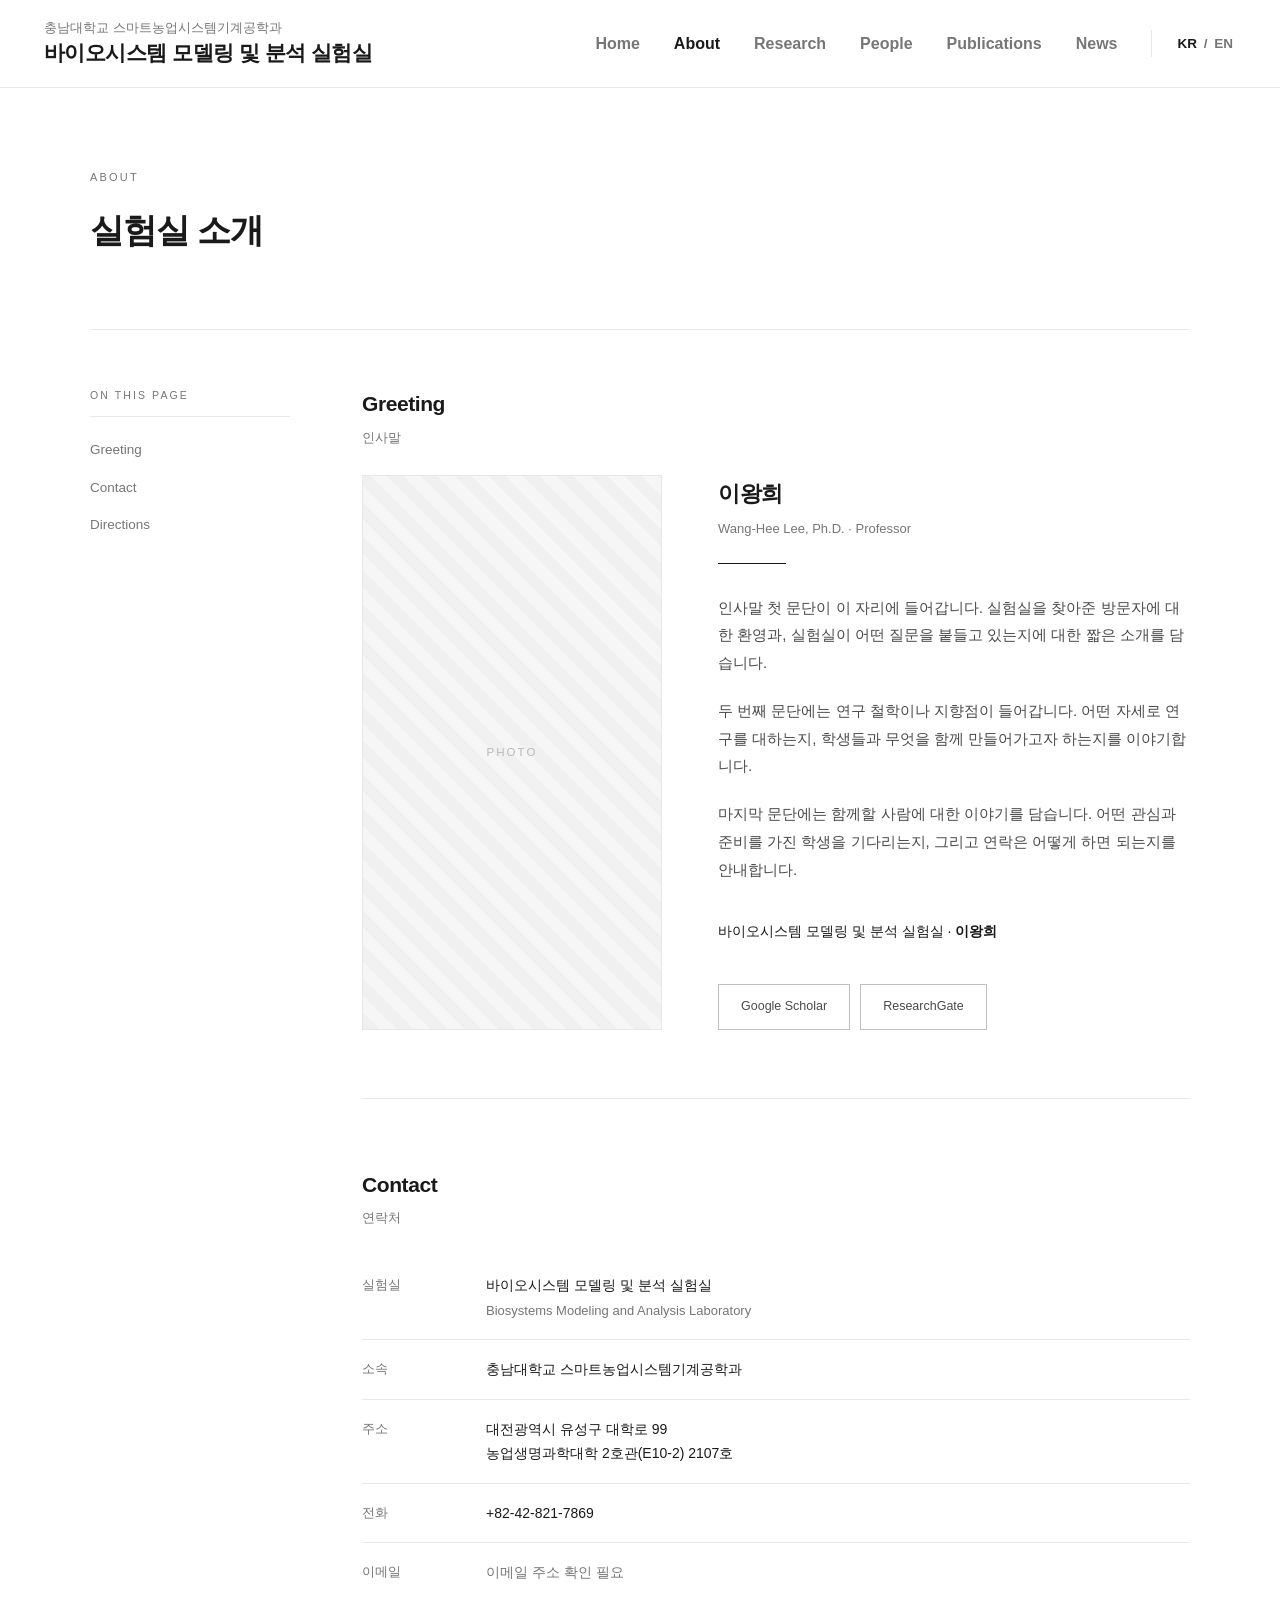
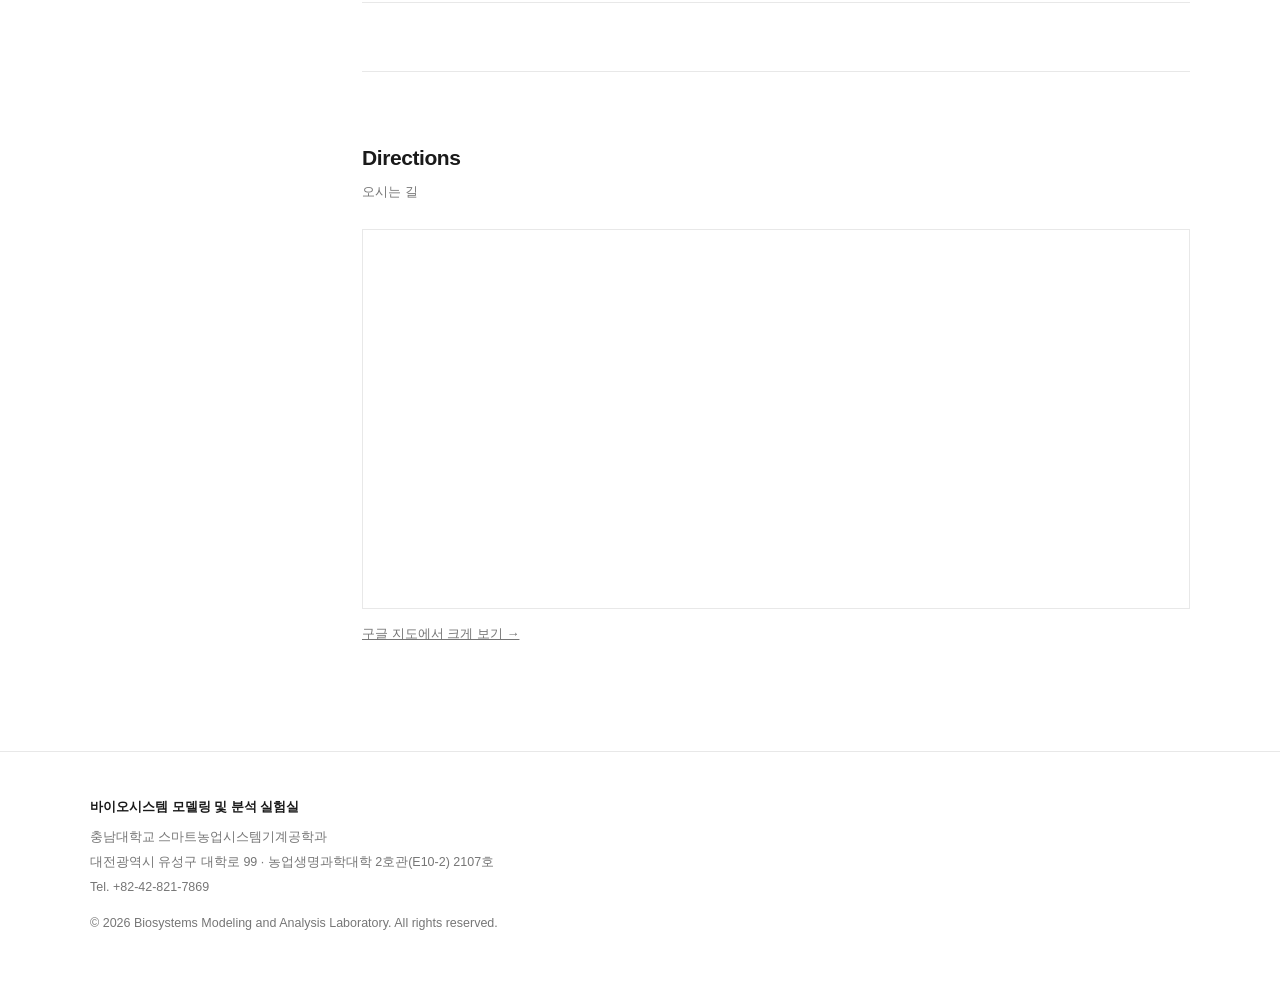
==== about.html @ 28e614ba "v1" ====
<!DOCTYPE html>
<html lang="ko">
<head>
<meta charset="UTF-8">
<meta name="viewport" content="width=device-width, initial-scale=1.0">
<title>실험실 소개 | 바이오시스템 모델링 및 분석 실험실</title>
<link rel="stylesheet" href="assets/css/style.css">
<style>

  .greeting-grid { display: grid; grid-template-columns: 300px 1fr; gap: 56px; align-items: stretch; }
  .prof-photo { height: 100%; min-height: 420px; }
  .greeting-body .g-name { font-size: 22px; font-weight: 600; letter-spacing: -.02em; }
  .greeting-body .g-name-en { font-size: 13px; color: var(--muted); margin-top: 4px; }
  .greeting-body .rule { height: 1px; background: var(--ink); width: 68px; margin: 22px 0 30px; }
  .greeting-body p { font-size: 15px; line-height: 1.85; margin-bottom: 20px; }
  .greeting-body .signature { margin-top: 36px; font-size: 14px; color: var(--ink); }
  .greeting-body .signature strong { font-weight: 600; }
  .link-row { margin-top: 40px; display: flex; gap: 10px; flex-wrap: wrap; }
  .link-row .btn { padding: 11px 22px; font-size: 12.5px; }

  .info-row {
    display: flex; gap: 28px; padding: 17px 0;
    border-bottom: 1px solid var(--line); font-size: 14px;
  }
  .info-row:first-of-type { border-top: 1px solid var(--line); }
  .info-label { min-width: 96px; color: var(--muted); font-size: 12.5px; padding-top: 2px; }

  .map-frame {
    width: 100%; height: 380px; border: 1px solid var(--line);
    margin-top: 8px; display: block;
  }
  .map-link { display: inline-block; margin-top: 14px; font-size: 13px; color: var(--muted); }
  .map-link:hover { color: var(--ink); }

  @media (max-width: 900px) {
    .greeting-grid { grid-template-columns: 1fr; gap: 32px; }
    .prof-photo { max-width: 240px; }
    .greeting-body .g-name { font-size: 19px; }
    .info-row { flex-direction: column; gap: 4px; }
    .map-frame { height: 280px; }
  }
</style>
</head>
<body data-lang="ko">
<header class="site-header">
  <a class="brand" href="index.html">
    <span class="brand-affil">
      <span class="ko">충남대학교 스마트농업시스템기계공학과</span>
      <span class="en">Smart Agriculture Systems Mechanical Engineering, CNU</span>
    </span>
    <strong>
      <span class="ko">바이오시스템 모델링 및 분석 실험실</span>
      <span class="en">Biosystems Modeling and Analysis Laboratory</span>
    </strong>
  </a>
  <button class="menu-toggle" onclick="toggleMenu()">&#9776;</button>
  <nav class="gnb">
    <a href="index.html">Home</a>
    <a href="about.html" class="active">About</a>
    <a href="research.html">Research</a>
    <a href="people.html">People</a>
    <a href="publications.html">Publications</a>
    <a href="news.html">News</a>
    <span class="lang-switch">
      <button onclick="setLang('ko')" id="btn-ko" class="on">KR</button> /
      <button onclick="setLang('en')" id="btn-en">EN</button>
    </span>
  </nav>
</header>
<main class="page-head">
  <div class="wrap">
    <div class="page-top">
      <div class="section-label">About</div>
      <h1 class="page-title">
        <span class="ko">실험실 소개</span>
        <span class="en">About</span>
      </h1>
    </div>
    <div class="subpage">
      <aside class="side-toc">
        <div class="toc-label">On this page</div>
        <a href="#greeting">Greeting</a>
        <a href="#contact">Contact</a>
        <a href="#map">Directions</a>
      </aside>
      <div class="subpage-body">
        <section id="greeting">
          <h2>Greeting</h2>
          <div class="h2-en ko">인사말</div>
          <div class="greeting-grid">
            <div class="ph prof-photo">PHOTO</div>
            <div class="greeting-body">
              <div class="g-name">
                <span class="ko">이왕희</span>
                <span class="en">Wang-Hee Lee</span>
              </div>
              <div class="g-name-en">Wang-Hee Lee, Ph.D. &middot; Professor</div>
              <div class="rule"></div>
              <p>
                인사말 첫 문단이 이 자리에 들어갑니다. 실험실을 찾아준 방문자에 대한 환영과,
                실험실이 어떤 질문을 붙들고 있는지에 대한 짧은 소개를 담습니다.
              </p>
              <p>
                두 번째 문단에는 연구 철학이나 지향점이 들어갑니다. 어떤 자세로 연구를 대하는지,
                학생들과 무엇을 함께 만들어가고자 하는지를 이야기합니다.
              </p>
              <p>
                마지막 문단에는 함께할 사람에 대한 이야기를 담습니다. 어떤 관심과 준비를 가진
                학생을 기다리는지, 그리고 연락은 어떻게 하면 되는지를 안내합니다.
              </p>
              <div class="signature">
                <span class="ko">바이오시스템 모델링 및 분석 실험실 &middot; <strong>이왕희</strong></span>
                <span class="en">Biosystems Modeling and Analysis Laboratory &middot; <strong>Wang-Hee Lee</strong></span>
              </div>
              <div class="link-row">
                <a href="#" class="btn ghost">Google Scholar</a>
                <a href="#" class="btn ghost">ResearchGate</a>
              </div>
            </div>
          </div>
        </section>
        <section id="contact">
          <h2>Contact</h2>
          <div class="h2-en ko">연락처</div>
          <div class="info-row">
            <div class="info-label">실험실</div>
            <div>바이오시스템 모델링 및 분석 실험실<br>
                 <span style="color:var(--muted); font-size:13px;">Biosystems Modeling and Analysis Laboratory</span></div>
          </div>
          <div class="info-row">
            <div class="info-label">소속</div>
            <div>충남대학교 스마트농업시스템기계공학과</div>
          </div>
          <div class="info-row">
            <div class="info-label">주소</div>
            <div>대전광역시 유성구 대학로 99<br>농업생명과학대학 2호관(E10-2) 2107호</div>
          </div>
          <div class="info-row">
            <div class="info-label">전화</div>
            <div>+82-42-821-7869</div>
          </div>
          <div class="info-row">
            <div class="info-label">이메일</div>
            <div style="color:var(--muted);">이메일 주소 확인 필요</div>
          </div>
        </section>
        <section id="map">
          <h2>Directions</h2>
          <div class="h2-en ko">오시는 길</div>
          <iframe
            class="map-frame"
            src="https://www.google.com/maps?q=%EC%B6%A9%EB%82%A8%EB%8C%80%ED%95%99%EA%B5%90%20%EB%86%8D%EC%97%85%EC%83%9D%EB%AA%85%EA%B3%BC%ED%95%99%EB%8C%80%ED%95%99%202%ED%98%B8%EA%B4%80&hl=ko&z=17&output=embed"
            loading="lazy"
            referrerpolicy="no-referrer-when-downgrade"
            title="충남대학교 농업생명과학대학 2호관 위치"></iframe>
          <a class="map-link" href="https://www.google.com/maps/search/?api=1&amp;query=%EC%B6%A9%EB%82%A8%EB%8C%80%ED%95%99%EA%B5%90%20%EB%86%8D%EC%97%85%EC%83%9D%EB%AA%85%EA%B3%BC%ED%95%99%EB%8C%80%ED%95%99%202%ED%98%B8%EA%B4%80" target="_blank" rel="noopener">
            <span class="ko">구글 지도에서 크게 보기 &rarr;</span>
            <span class="en">Open in Google Maps &rarr;</span>
          </a>
        </section>
      </div>
    </div>
  </div>
</main>
<footer class="site-footer">
  <div class="wrap">
    <div class="f-name">
      <span class="ko">바이오시스템 모델링 및 분석 실험실</span>
      <span class="en">Biosystems Modeling and Analysis Laboratory</span>
    </div>
    <p>충남대학교 스마트농업시스템기계공학과</p>
    <p>대전광역시 유성구 대학로 99 &middot; 농업생명과학대학 2호관(E10-2) 2107호</p>
    <p>Tel. +82-42-821-7869</p>
    <p style="margin-top:14px;">&copy; 2026 Biosystems Modeling and Analysis Laboratory. All rights reserved.</p>
  </div>
</footer>
<script>
  function toggleMenu() {
    document.querySelector('.gnb').classList.toggle('open');
  }
  function setLang(lang) {
    document.body.dataset.lang = lang;
    var ko = document.getElementById('btn-ko'), en = document.getElementById('btn-en');
    if (ko && en) {
      ko.classList.toggle('on', lang === 'ko');
      en.classList.toggle('on', lang === 'en');
    }
  }
  (function () {
    var links = document.querySelectorAll('.side-toc a[href^="#"]');
    if (!links.length) return;
    var targets = [];
    links.forEach(function (a) {
      var el = document.getElementById(a.getAttribute('href').slice(1));
      if (el) targets.push({ link: a, el: el });
    });
    function onScroll() {
      var y = window.scrollY + 160, current = null;
      targets.forEach(function (t) { if (t.el.offsetTop <= y) current = t.link; });
      links.forEach(function (a) { a.classList.remove('active'); });
      if (current) current.classList.add('active');
    }
    window.addEventListener('scroll', onScroll, { passive: true });
    onScroll();
  })();
</script>
</body>
</html>
---- assets/css/style.css ----
:root {
  --ink:        #1a1a1a;
  --ink-soft:   #4a4a4a;
  --muted:      #767676;
  --line:       #e8e8e8;
  --bg:         #ffffff;
  --bg-alt:     #fafafa;
  --accent:     #3d5a6c;

  --font: -apple-system, BlinkMacSystemFont, "Segoe UI", "Malgun Gothic",
          "맑은 고딕", Roboto, sans-serif;

  --header-h:   88px;
  --wrap:       1180px;
}

* { margin: 0; padding: 0; box-sizing: border-box; }

html { scroll-behavior: smooth; }

body {
  font-family: var(--font);
  color: var(--ink);
  background: var(--bg);
  line-height: 1.75;
  -webkit-font-smoothing: antialiased;
}

img { max-width: 100%; display: block; }
a { color: inherit; }

body[data-lang="ko"] .en { display: none; }
body[data-lang="en"] .ko { display: none; }

.site-header {
  position: fixed; top: 0; left: 0; right: 0; z-index: 100;
  height: var(--header-h);
  display: flex; align-items: center; justify-content: space-between;
  padding: 0 44px;
  background: rgba(255, 255, 255, .88);
  backdrop-filter: blur(12px);
  border-bottom: 1px solid var(--line);
  transition: background .3s, border-color .3s, backdrop-filter .3s;
}

.brand { line-height: 1.45; text-decoration: none; display: block; }
.brand .brand-affil { display: block; font-size: 13px; color: var(--muted); transition: color .3s; }
.brand strong { display: block; font-size: 21px; font-weight: 700; color: var(--ink); letter-spacing: -.025em; transition: color .3s; }

.gnb { display: flex; align-items: center; gap: 34px; }
.gnb a {
  font-size: 16px; font-weight: 600; color: var(--muted);
  text-decoration: none; transition: color .18s;
}
.gnb a:hover, .gnb a.active { color: var(--ink); }

.lang-switch {
  font-size: 13.5px; font-weight: 600; color: var(--muted);
  border-left: 1px solid var(--line); padding-left: 22px;
  white-space: nowrap; transition: border-color .3s;
}
.lang-switch button {
  background: none; border: none; cursor: pointer;
  font: inherit; color: var(--muted); padding: 2px 3px;
}
.lang-switch button.on { color: var(--ink); font-weight: 700; }

.site-header.over-hero {
  background: transparent;
  backdrop-filter: none;
  border-bottom-color: transparent;
}

.site-header.over-hero .gnb a:hover,
.site-header.over-hero .gnb a.active,
.site-header.over-hero .lang-switch button.on { color: #fff; }
.site-header.over-hero .gnb a,
.site-header.over-hero .lang-switch,
.site-header.over-hero .lang-switch button { color: rgba(255, 255, 255, .7); }
.site-header.over-hero .lang-switch { border-left-color: rgba(255, 255, 255, .3); }
.site-header.over-hero .menu-toggle { color: #fff; }

.brand { transition: opacity .35s ease; }
.site-header.no-brand .brand { opacity: 0; pointer-events: none; }

.menu-toggle { display: none; background: none; border: none; cursor: pointer; font-size: 20px; }

.wrap { max-width: var(--wrap); margin: 0 auto; padding: 0 40px; }

.section { padding: 108px 0; border-bottom: 1px solid var(--line); }
.section:last-of-type { border-bottom: none; }

.section-label {
  font-size: 11px; letter-spacing: .2em; text-transform: uppercase;
  color: var(--muted); margin-bottom: 14px;
}
.section-title {
  font-size: 26px; font-weight: 600; letter-spacing: -.02em;
  margin-bottom: 48px;
}

.btn {
  display: inline-block; padding: 13px 28px;
  font-size: 13.5px; text-decoration: none;
  border: 1px solid var(--ink); color: var(--ink);
  transition: background .2s, color .2s;
}
.btn:hover { background: var(--ink); color: #fff; }
.btn.ghost { border-color: rgba(0,0,0,.25); color: var(--ink-soft); }
.btn.ghost:hover { background: var(--ink); border-color: var(--ink); color: #fff; }

.page-head { padding: calc(var(--header-h) + 80px) 0 0; }

.page-title {
  font-size: 34px; font-weight: 700; letter-spacing: -.03em;
  margin-bottom: 12px;
}
.page-desc { font-size: 14.5px; color: var(--muted); max-width: 62ch; }
.page-top { padding-bottom: 56px; border-bottom: 1px solid var(--line); }

.subpage { display: grid; grid-template-columns: 200px 1fr; gap: 72px; padding: 56px 0 104px; }

.side-toc { position: sticky; top: calc(var(--header-h) + 40px); align-self: start; }
.side-toc .toc-label {
  font-size: 10.5px; letter-spacing: .2em; text-transform: uppercase;
  color: var(--muted); padding-bottom: 12px; border-bottom: 1px solid var(--line);
  margin-bottom: 14px;
}
.side-toc a {
  display: block; font-size: 13.5px; color: var(--muted);
  padding: 7px 0; text-decoration: none;
  transition: color .18s, padding-left .18s;
}
.side-toc a:hover { color: var(--ink); padding-left: 4px; }
.side-toc a.active { color: var(--ink); font-weight: 600; }

.subpage-body > section { padding-bottom: 68px; margin-bottom: 68px; border-bottom: 1px solid var(--line); }
.subpage-body > section:last-child { border-bottom: none; margin-bottom: 0; padding-bottom: 0; }

.subpage-body h2 { font-size: 21px; font-weight: 600; letter-spacing: -.02em; margin-bottom: 4px; }
.subpage-body .h2-en { font-size: 13px; color: var(--muted); margin-bottom: 26px; }
.subpage-body p { font-size: 14.5px; color: var(--ink-soft); margin-bottom: 16px; }

section[id], div[id].anchor { scroll-margin-top: calc(var(--header-h) + 36px); }

.ph {
  background: repeating-linear-gradient(45deg, #f0f0f0 0 12px, #f6f6f6 12px 24px);
  border: 1px solid var(--line);
  display: grid; place-items: center;
  color: #b8b8b8; font-size: 11.5px; letter-spacing: .18em;
}

@media (max-width: 900px) {
  .page-head { padding-top: calc(var(--header-h) + 40px); }
  .page-title { font-size: 24px; }
  .page-top { padding-bottom: 32px; }
  .subpage { grid-template-columns: 1fr; gap: 28px; padding: 32px 0 64px; }
  .side-toc { position: static; }
  .side-toc a { display: inline-block; padding: 4px 14px 4px 0; }
  .subpage-body > section { padding-bottom: 44px; margin-bottom: 44px; }
}

.site-footer {
  border-top: 1px solid var(--line);
  padding: 44px 0 56px;
  font-size: 12.5px; color: var(--muted);
}
.site-footer .f-name { color: var(--ink); font-weight: 600; margin-bottom: 8px; font-size: 13px; }
.site-footer p { margin-bottom: 3px; }

@media (max-width: 900px) {
  .site-header { padding: 0 20px; }
  .gnb { display: none; }
  .menu-toggle { display: block; }
  .gnb.open {
    display: flex; flex-direction: column; align-items: flex-start; gap: 16px;
    position: absolute; top: var(--header-h); left: 0; right: 0;
    background: #fff; border-bottom: 1px solid var(--line); padding: 24px 20px;
  }
  .gnb.open .lang-switch { border-left: none; padding-left: 0; }
  .wrap { padding: 0 20px; }
  .section { padding: 64px 0; }
  .section-title { font-size: 21px; margin-bottom: 32px; }
}
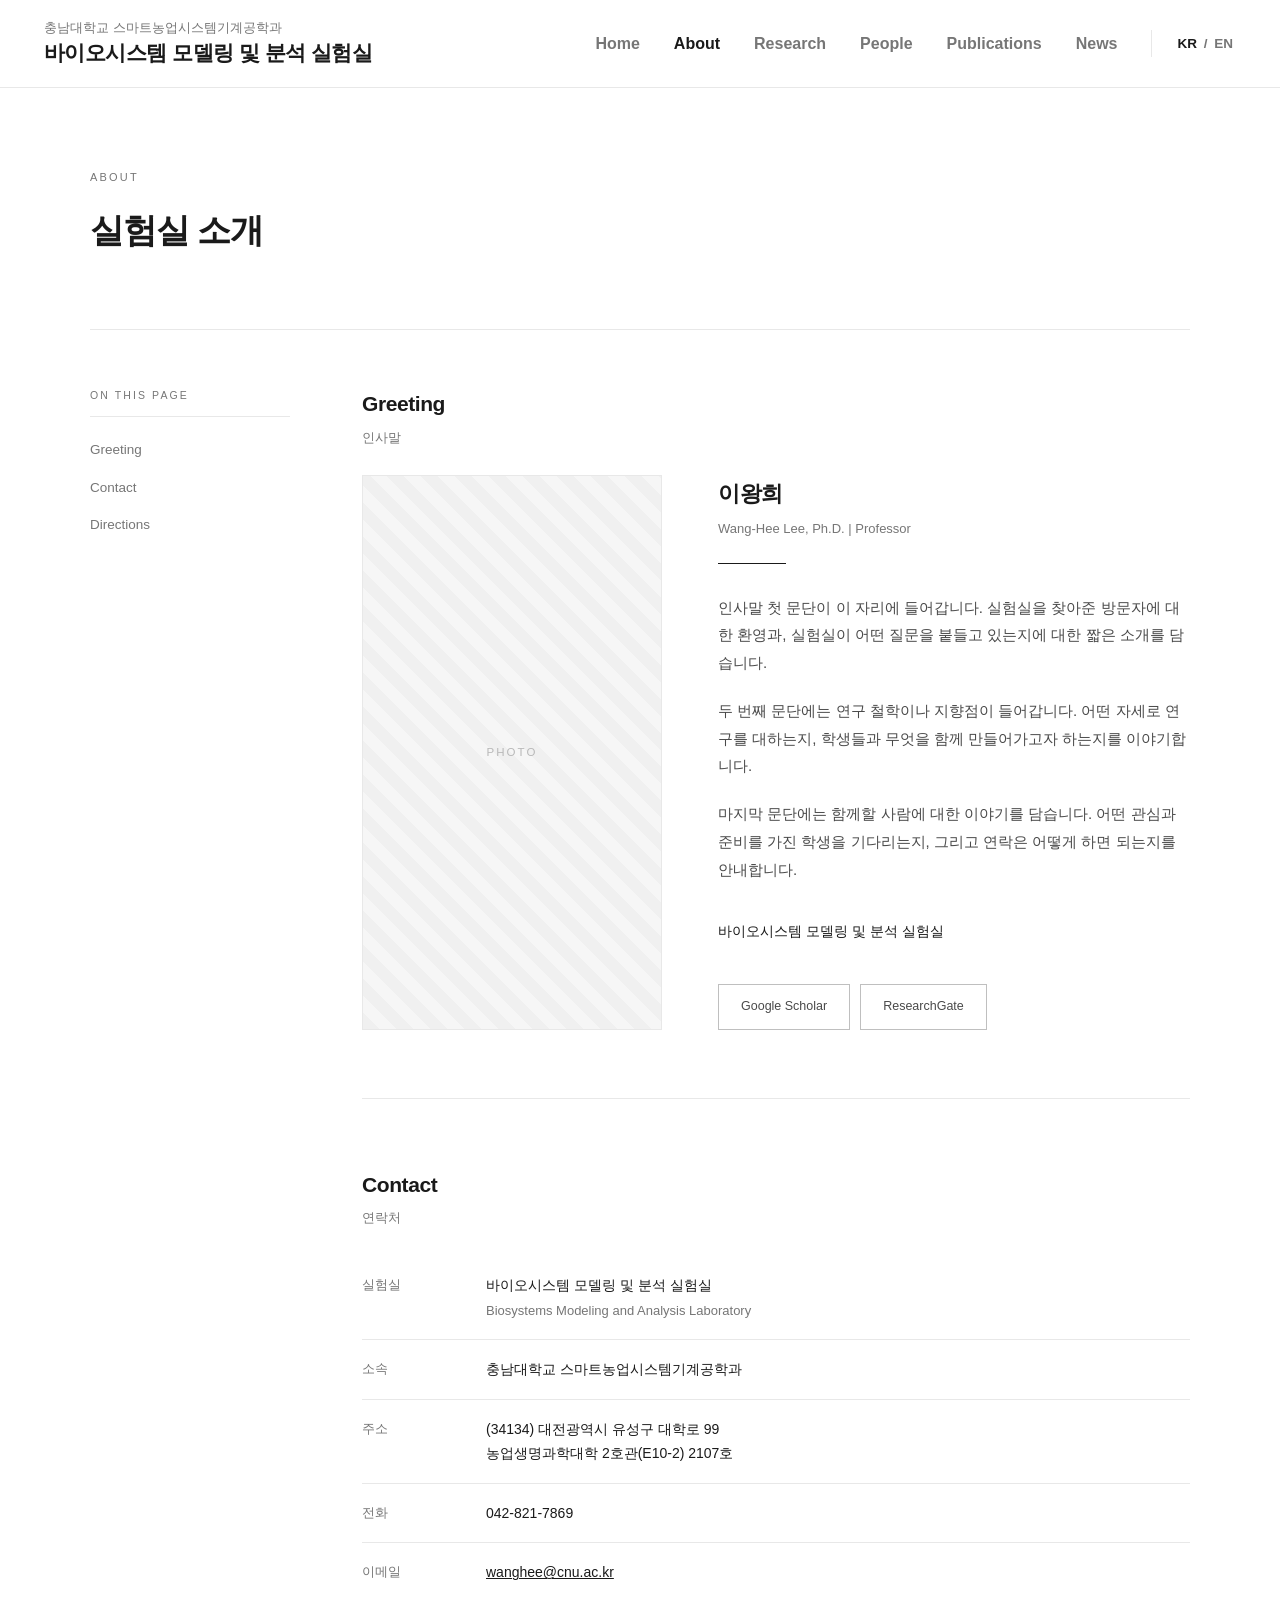
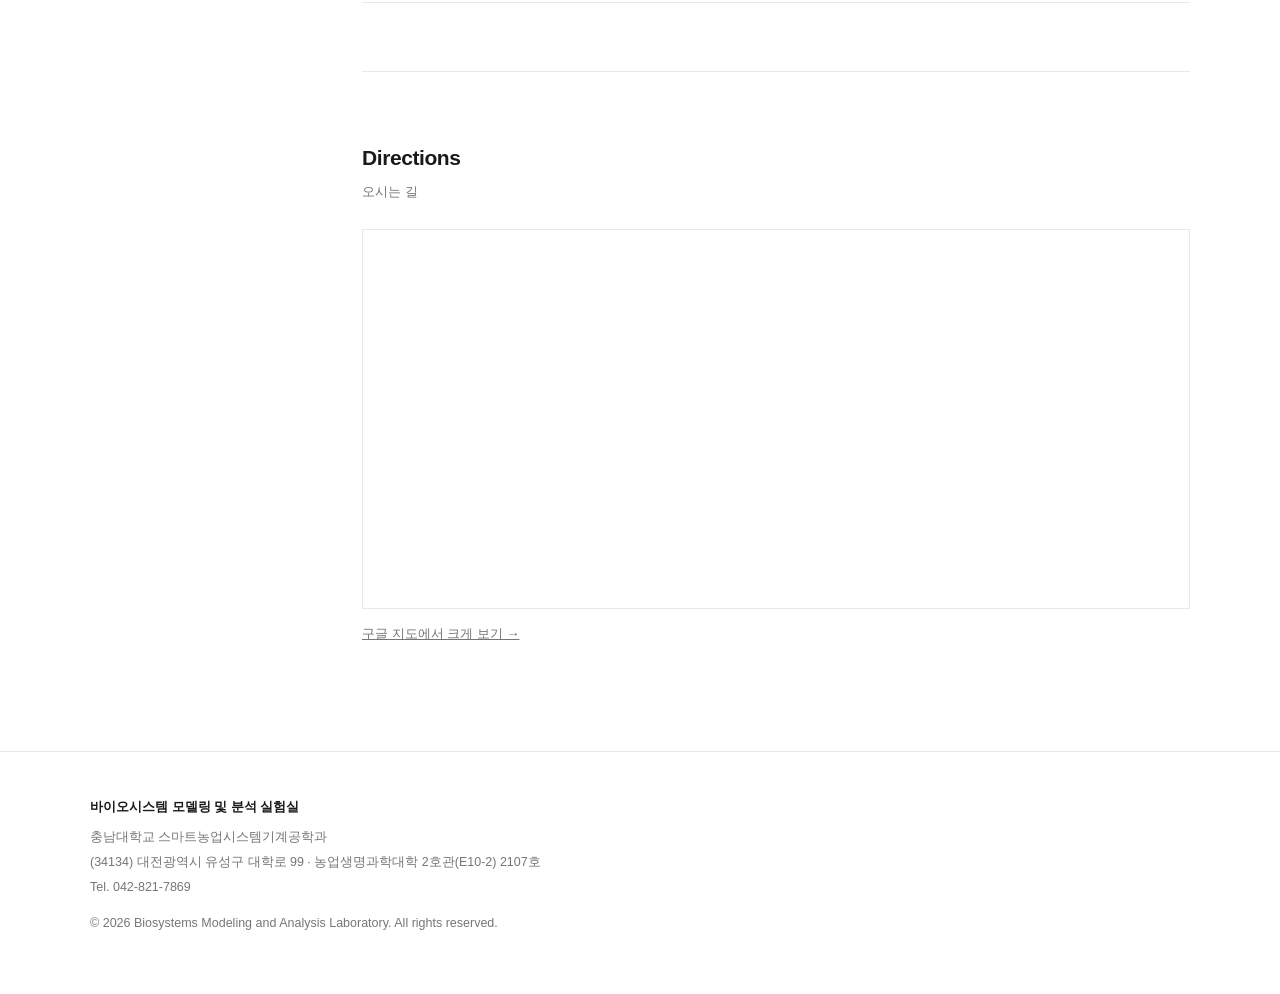
==== commit 399cdc13: "v2" ====
--- a/about.html
+++ b/about.html
@@ -73,7 +73,7 @@
       <div class="section-label">About</div>
       <h1 class="page-title">
         <span class="ko">실험실 소개</span>
-        <span class="en">About</span>
+        <span class="en">About the Lab</span>
       </h1>
     </div>
     <div class="subpage">
@@ -94,7 +94,10 @@
                 <span class="ko">이왕희</span>
                 <span class="en">Wang-Hee Lee</span>
               </div>
-              <div class="g-name-en">Wang-Hee Lee, Ph.D. &middot; Professor</div>
+              <div class="g-name-en">
+                <span class="ko">Wang-Hee Lee, Ph.D. | Professor</span>
+                <span class="en">Ph.D. | Professor</span>
+              </div>
               <div class="rule"></div>
               <p>
                 인사말 첫 문단이 이 자리에 들어갑니다. 실험실을 찾아준 방문자에 대한 환영과,
@@ -109,8 +112,8 @@
                 학생을 기다리는지, 그리고 연락은 어떻게 하면 되는지를 안내합니다.
               </p>
               <div class="signature">
-                <span class="ko">바이오시스템 모델링 및 분석 실험실 &middot; <strong>이왕희</strong></span>
-                <span class="en">Biosystems Modeling and Analysis Laboratory &middot; <strong>Wang-Hee Lee</strong></span>
+                <span class="ko">바이오시스템 모델링 및 분석 실험실</span>
+                <span class="en">Biosystems Modeling and Analysis Laboratory</span>
               </div>
               <div class="link-row">
                 <a href="#" class="btn ghost">Google Scholar</a>
@@ -123,25 +126,37 @@
           <h2>Contact</h2>
           <div class="h2-en ko">연락처</div>
           <div class="info-row">
-            <div class="info-label">실험실</div>
-            <div>바이오시스템 모델링 및 분석 실험실<br>
-                 <span style="color:var(--muted); font-size:13px;">Biosystems Modeling and Analysis Laboratory</span></div>
-          </div>
-          <div class="info-row">
-            <div class="info-label">소속</div>
-            <div>충남대학교 스마트농업시스템기계공학과</div>
-          </div>
-          <div class="info-row">
-            <div class="info-label">주소</div>
-            <div>대전광역시 유성구 대학로 99<br>농업생명과학대학 2호관(E10-2) 2107호</div>
-          </div>
-          <div class="info-row">
-            <div class="info-label">전화</div>
-            <div>+82-42-821-7869</div>
-          </div>
-          <div class="info-row">
-            <div class="info-label">이메일</div>
-            <div style="color:var(--muted);">이메일 주소 확인 필요</div>
+            <div class="info-label"><span class="ko">실험실</span><span class="en">Laboratory</span></div>
+            <div>
+              <span class="ko">바이오시스템 모델링 및 분석 실험실<br>
+                 <span style="color:var(--muted); font-size:13px;">Biosystems Modeling and Analysis Laboratory</span></span>
+              <span class="en">Biosystems Modeling and Analysis Laboratory</span>
+            </div>
+          </div>
+          <div class="info-row">
+            <div class="info-label"><span class="ko">소속</span><span class="en">Department</span></div>
+            <div>
+              <span class="ko">충남대학교 스마트농업시스템기계공학과</span>
+              <span class="en">Chungnam National University<br>Smart Agriculture Systems Mechanical Engineering Department</span>
+            </div>
+          </div>
+          <div class="info-row">
+            <div class="info-label"><span class="ko">주소</span><span class="en">Address</span></div>
+            <div>
+              <span class="ko">(34134) 대전광역시 유성구 대학로 99<br>농업생명과학대학 2호관(E10-2) 2107호</span>
+              <span class="en">(34134) Room 2107, Building 2, College of Agriculture and Life Sciences,<br>Chungnam National University, 99 Daehak-ro, Yuseong-gu, Daejeon</span>
+            </div>
+          </div>
+          <div class="info-row">
+            <div class="info-label"><span class="ko">전화</span><span class="en">Phone</span></div>
+            <div>
+              <span class="ko">042-821-7869</span>
+              <span class="en">+82-42-821-7869</span>
+            </div>
+          </div>
+          <div class="info-row">
+            <div class="info-label"><span class="ko">이메일</span><span class="en">Email</span></div>
+            <div data-eml="wanghee|cnu.ac.kr">wanghee [at] cnu [dot] ac [dot] kr</div>
           </div>
         </section>
         <section id="map">
@@ -168,9 +183,18 @@
       <span class="ko">바이오시스템 모델링 및 분석 실험실</span>
       <span class="en">Biosystems Modeling and Analysis Laboratory</span>
     </div>
-    <p>충남대학교 스마트농업시스템기계공학과</p>
-    <p>대전광역시 유성구 대학로 99 &middot; 농업생명과학대학 2호관(E10-2) 2107호</p>
-    <p>Tel. +82-42-821-7869</p>
+    <p>
+      <span class="ko">충남대학교 스마트농업시스템기계공학과</span>
+      <span class="en">Chungnam National University Smart Agriculture Systems Mechanical Engineering Department</span>
+    </p>
+    <p>
+      <span class="ko">(34134) 대전광역시 유성구 대학로 99 &middot; 농업생명과학대학 2호관(E10-2) 2107호</span>
+      <span class="en">(34134) Room 2107, Building 2, College of Agriculture and Life Sciences, Chungnam National University, 99 Daehak-ro, Yuseong-gu, Daejeon</span>
+    </p>
+    <p>
+      <span class="ko">Tel. 042-821-7869</span>
+      <span class="en">Tel. +82-42-821-7869</span>
+    </p>
     <p style="margin-top:14px;">&copy; 2026 Biosystems Modeling and Analysis Laboratory. All rights reserved.</p>
   </div>
 </footer>
@@ -203,6 +227,19 @@
     window.addEventListener('scroll', onScroll, { passive: true });
     onScroll();
   })();
+
+  (function () {
+    document.querySelectorAll('[data-eml]').forEach(function (el) {
+      var p = el.getAttribute('data-eml').split('|');
+      if (p.length !== 2) return;
+      var addr = p[0] + String.fromCharCode(64) + p[1];
+      var a = document.createElement('a');
+      a.href = 'mailto:' + addr;
+      a.textContent = addr;
+      el.textContent = '';
+      el.appendChild(a);
+    });
+  })();
 </script>
 </body>
 </html>
--- a/assets/css/style.css
+++ b/assets/css/style.css
@@ -31,6 +31,9 @@
 
 body[data-lang="ko"] .en { display: none; }
 body[data-lang="en"] .ko { display: none; }
+
+body[data-lang="en"] .h2-en.ko,
+body[data-lang="en"] .m-name-en.ko { display: block; visibility: hidden; }
 
 .site-header {
   position: fixed; top: 0; left: 0; right: 0; z-index: 100;
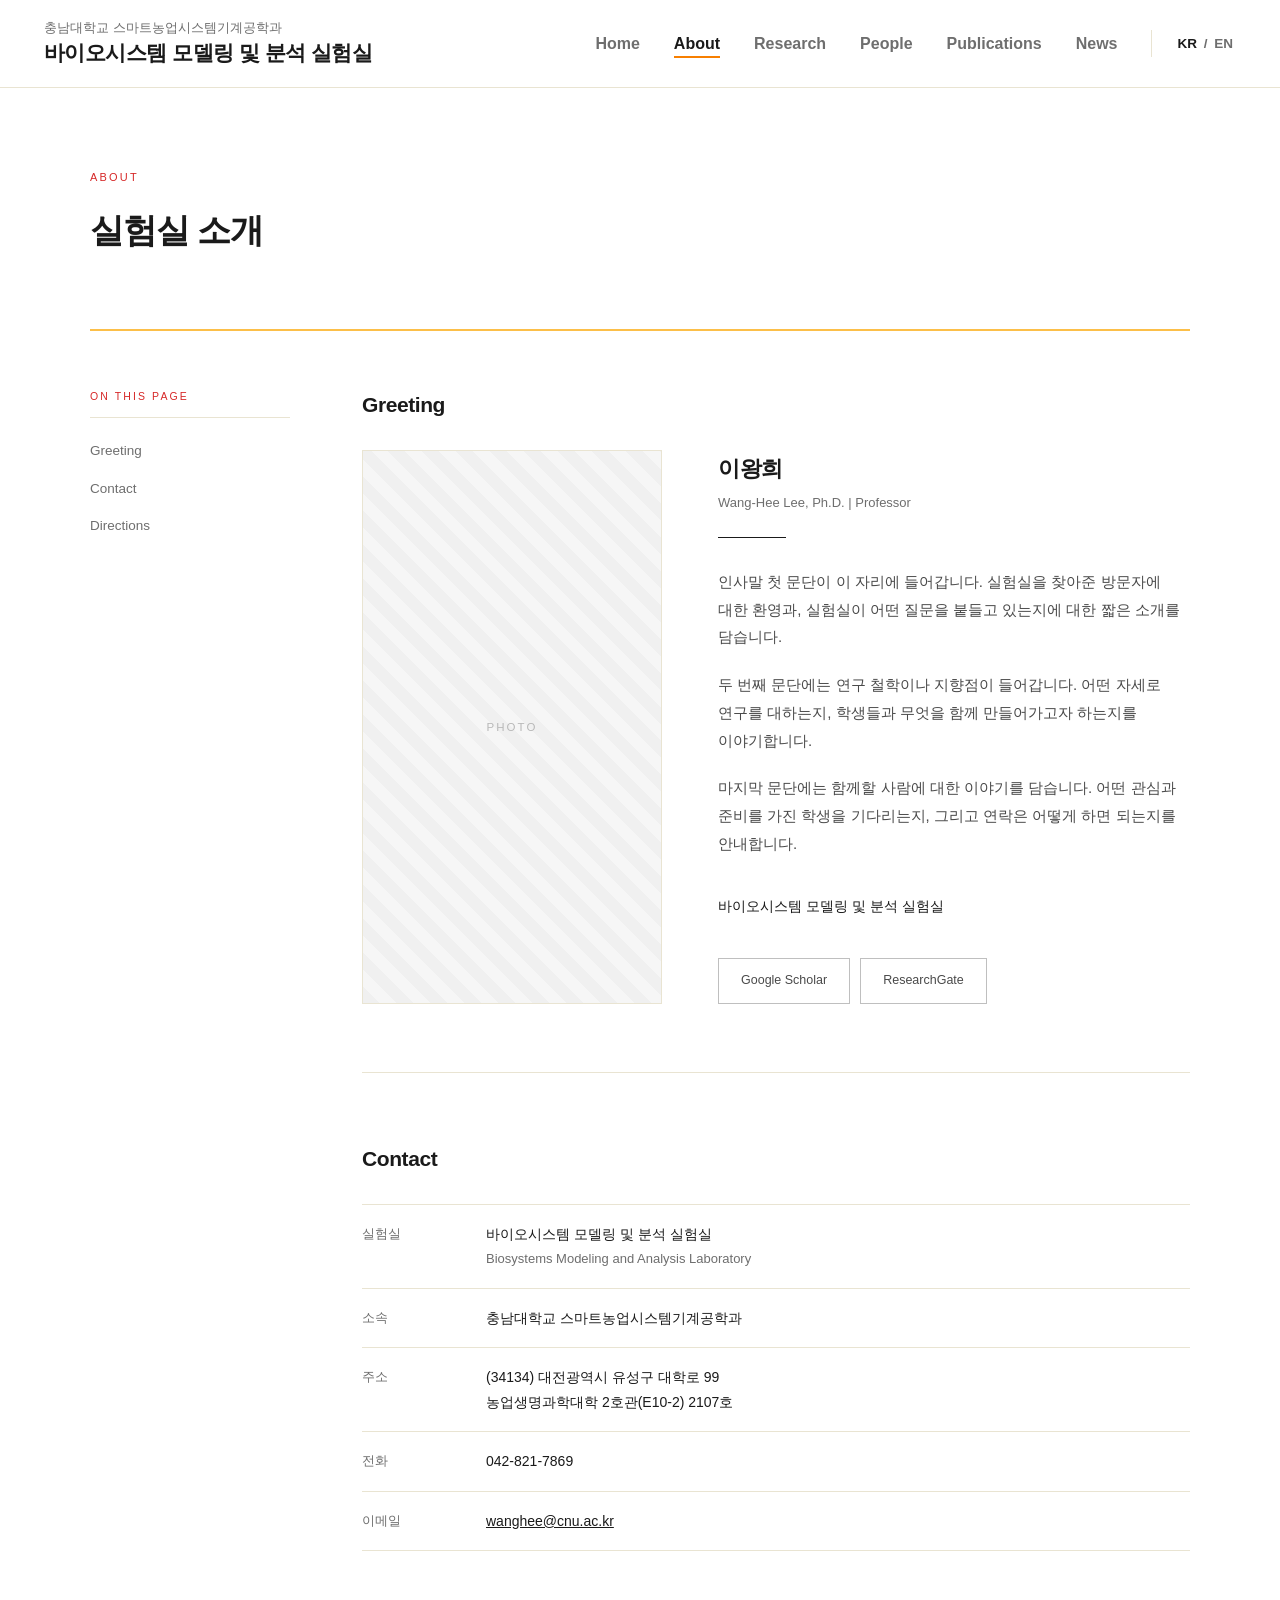
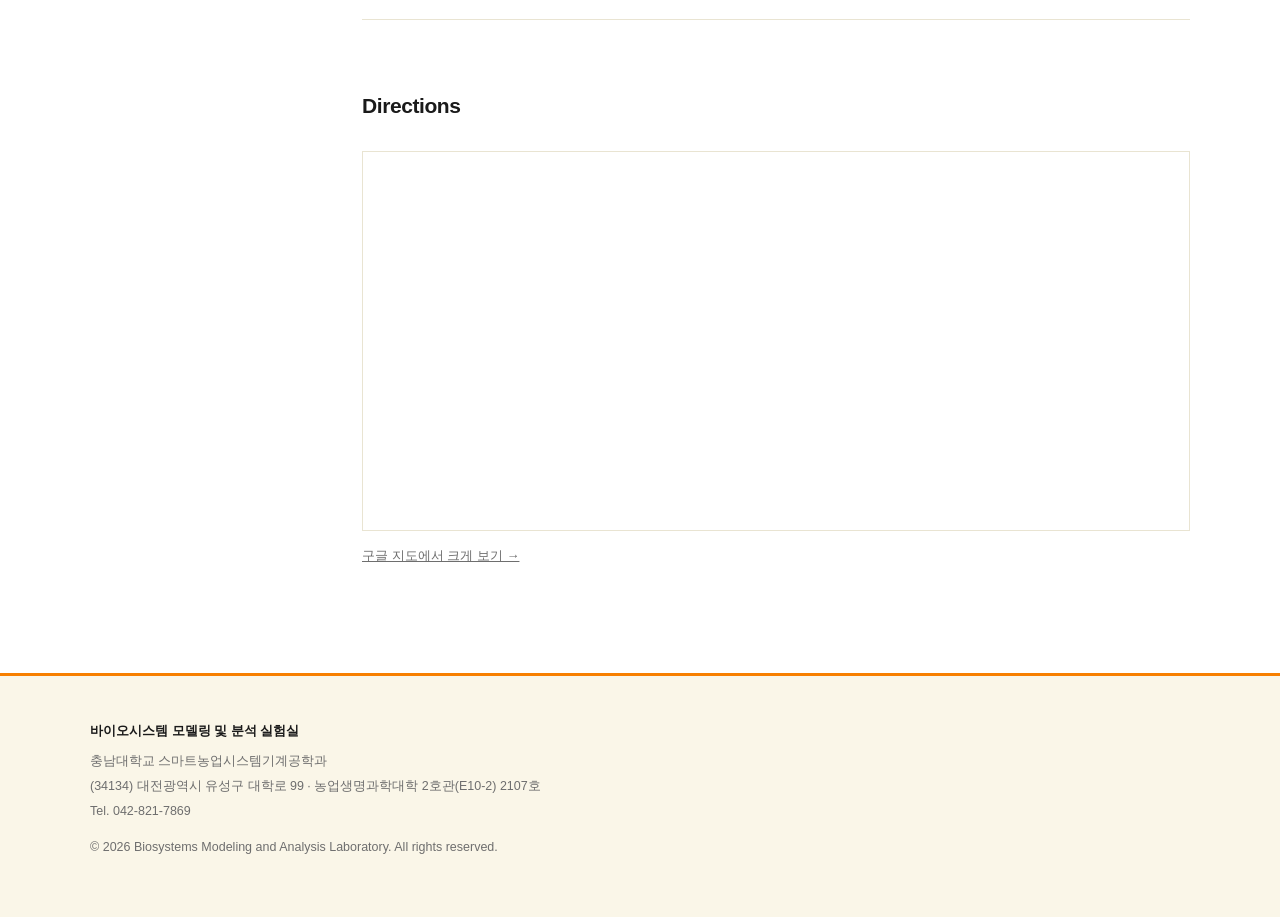
==== commit b762f4c0: "v3" ====
--- a/about.html
+++ b/about.html
@@ -9,6 +9,8 @@
 
   .greeting-grid { display: grid; grid-template-columns: 300px 1fr; gap: 56px; align-items: stretch; }
   .prof-photo { height: 100%; min-height: 420px; }
+  img.prof-photo { width: 100%; height: auto; min-height: 0; aspect-ratio: 3 / 4; object-fit: cover;
+                   align-self: start; border: 1px solid var(--line); }
   .greeting-body .g-name { font-size: 22px; font-weight: 600; letter-spacing: -.02em; }
   .greeting-body .g-name-en { font-size: 13px; color: var(--muted); margin-top: 4px; }
   .greeting-body .rule { height: 1px; background: var(--ink); width: 68px; margin: 22px 0 30px; }
@@ -46,7 +48,7 @@
   <a class="brand" href="index.html">
     <span class="brand-affil">
       <span class="ko">충남대학교 스마트농업시스템기계공학과</span>
-      <span class="en">Smart Agriculture Systems Mechanical Engineering, CNU</span>
+      <span class="en">Smart Agriculture Systems Machinery Engineering, CNU</span>
     </span>
     <strong>
       <span class="ko">바이오시스템 모델링 및 분석 실험실</span>
@@ -86,7 +88,6 @@
       <div class="subpage-body">
         <section id="greeting">
           <h2>Greeting</h2>
-          <div class="h2-en ko">인사말</div>
           <div class="greeting-grid">
             <div class="ph prof-photo">PHOTO</div>
             <div class="greeting-body">
@@ -116,15 +117,14 @@
                 <span class="en">Biosystems Modeling and Analysis Laboratory</span>
               </div>
               <div class="link-row">
-                <a href="#" class="btn ghost">Google Scholar</a>
-                <a href="#" class="btn ghost">ResearchGate</a>
+                <a href="https://scholar.google.com/citations?user=TbnJ7c8AAAAJ" class="btn ghost" target="_blank" rel="noopener noreferrer">Google Scholar</a>
+                <a href="https://www.researchgate.net/scientific-contributions/Wang-Hee-Lee-2033523513" class="btn ghost" target="_blank" rel="noopener noreferrer">ResearchGate</a>
               </div>
             </div>
           </div>
         </section>
         <section id="contact">
           <h2>Contact</h2>
-          <div class="h2-en ko">연락처</div>
           <div class="info-row">
             <div class="info-label"><span class="ko">실험실</span><span class="en">Laboratory</span></div>
             <div>
@@ -137,7 +137,7 @@
             <div class="info-label"><span class="ko">소속</span><span class="en">Department</span></div>
             <div>
               <span class="ko">충남대학교 스마트농업시스템기계공학과</span>
-              <span class="en">Chungnam National University<br>Smart Agriculture Systems Mechanical Engineering Department</span>
+              <span class="en">Department of Smart Agriculture Systems Machinery Engineering,<br>Chungnam National University</span>
             </div>
           </div>
           <div class="info-row">
@@ -161,7 +161,6 @@
         </section>
         <section id="map">
           <h2>Directions</h2>
-          <div class="h2-en ko">오시는 길</div>
           <iframe
             class="map-frame"
             src="https://www.google.com/maps?q=%EC%B6%A9%EB%82%A8%EB%8C%80%ED%95%99%EA%B5%90%20%EB%86%8D%EC%97%85%EC%83%9D%EB%AA%85%EA%B3%BC%ED%95%99%EB%8C%80%ED%95%99%202%ED%98%B8%EA%B4%80&hl=ko&z=17&output=embed"
@@ -185,7 +184,7 @@
     </div>
     <p>
       <span class="ko">충남대학교 스마트농업시스템기계공학과</span>
-      <span class="en">Chungnam National University Smart Agriculture Systems Mechanical Engineering Department</span>
+      <span class="en">Department of Smart Agriculture Systems Machinery Engineering, Chungnam National University</span>
     </p>
     <p>
       <span class="ko">(34134) 대전광역시 유성구 대학로 99 &middot; 농업생명과학대학 2호관(E10-2) 2107호</span>
@@ -221,6 +220,7 @@
     function onScroll() {
       var y = window.scrollY + 160, current = null;
       targets.forEach(function (t) { if (t.el.offsetTop <= y) current = t.link; });
+      if (targets.length && window.innerHeight + window.scrollY >= document.documentElement.scrollHeight - 2) current = targets[targets.length - 1].link;   // 바닥에 닿으면 마지막 섹션 (짧은 끝 섹션은 기준선까지 못 올라온다)
       links.forEach(function (a) { a.classList.remove('active'); });
       if (current) current.classList.add('active');
     }
--- a/assets/css/style.css
+++ b/assets/css/style.css
@@ -1,11 +1,17 @@
 :root {
   --ink:        #1a1a1a;
   --ink-soft:   #4a4a4a;
-  --muted:      #767676;
-  --line:       #e8e8e8;
+  --muted:      #6e6e6e;
+  --line:       #e9e4d2;
   --bg:         #ffffff;
-  --bg-alt:     #fafafa;
-  --accent:     #3d5a6c;
+  --bg-alt:     #faf6e8;
+  --accent:     #1a1a1a;
+  --accent-1:   #003049;
+  --accent-red: #d62828;
+  --accent-2:   #f77f00;
+  --accent-3:   #fcbf49;
+  --cream:      #eae2b7;
+  --label:      #d62828;
 
   --font: -apple-system, BlinkMacSystemFont, "Segoe UI", "Malgun Gothic",
           "맑은 고딕", Roboto, sans-serif;
@@ -24,6 +30,8 @@
   background: var(--bg);
   line-height: 1.75;
   -webkit-font-smoothing: antialiased;
+  word-break: keep-all;
+  overflow-wrap: break-word;
 }
 
 img { max-width: 100%; display: block; }
@@ -32,13 +40,12 @@
 body[data-lang="ko"] .en { display: none; }
 body[data-lang="en"] .ko { display: none; }
 
-body[data-lang="en"] .h2-en.ko,
 body[data-lang="en"] .m-name-en.ko { display: block; visibility: hidden; }
 
 .site-header {
   position: fixed; top: 0; left: 0; right: 0; z-index: 100;
   height: var(--header-h);
-  display: flex; align-items: center; justify-content: space-between;
+  display: flex; align-items: center; justify-content: space-between; gap: 24px;
   padding: 0 44px;
   background: rgba(255, 255, 255, .88);
   backdrop-filter: blur(12px);
@@ -46,7 +53,7 @@
   transition: background .3s, border-color .3s, backdrop-filter .3s;
 }
 
-.brand { line-height: 1.45; text-decoration: none; display: block; }
+.brand { line-height: 1.45; text-decoration: none; display: block; flex-shrink: 0; white-space: nowrap; }
 .brand .brand-affil { display: block; font-size: 13px; color: var(--muted); transition: color .3s; }
 .brand strong { display: block; font-size: 21px; font-weight: 700; color: var(--ink); letter-spacing: -.025em; transition: color .3s; }
 
@@ -123,6 +130,8 @@
 
 .subpage { display: grid; grid-template-columns: 200px 1fr; gap: 72px; padding: 56px 0 104px; }
 
+@media (min-width: 1740px) { .subpage { margin-left: -272px; } }
+
 .side-toc { position: sticky; top: calc(var(--header-h) + 40px); align-self: start; }
 .side-toc .toc-label {
   font-size: 10.5px; letter-spacing: .2em; text-transform: uppercase;
@@ -140,8 +149,7 @@
 .subpage-body > section { padding-bottom: 68px; margin-bottom: 68px; border-bottom: 1px solid var(--line); }
 .subpage-body > section:last-child { border-bottom: none; margin-bottom: 0; padding-bottom: 0; }
 
-.subpage-body h2 { font-size: 21px; font-weight: 600; letter-spacing: -.02em; margin-bottom: 4px; }
-.subpage-body .h2-en { font-size: 13px; color: var(--muted); margin-bottom: 26px; }
+.subpage-body h2 { font-size: 21px; font-weight: 600; letter-spacing: -.02em; margin-bottom: 26px; }
 .subpage-body p { font-size: 14.5px; color: var(--ink-soft); margin-bottom: 16px; }
 
 section[id], div[id].anchor { scroll-margin-top: calc(var(--header-h) + 36px); }
@@ -158,8 +166,7 @@
   .page-title { font-size: 24px; }
   .page-top { padding-bottom: 32px; }
   .subpage { grid-template-columns: 1fr; gap: 28px; padding: 32px 0 64px; }
-  .side-toc { position: static; }
-  .side-toc a { display: inline-block; padding: 4px 14px 4px 0; }
+  .side-toc { display: none; }
   .subpage-body > section { padding-bottom: 44px; margin-bottom: 44px; }
 }
 
@@ -171,8 +178,22 @@
 .site-footer .f-name { color: var(--ink); font-weight: 600; margin-bottom: 8px; font-size: 13px; }
 .site-footer p { margin-bottom: 3px; }
 
+@media (min-width: 901px) and (max-width: 1200px) {
+  .site-header { padding: 0 28px; }
+  .brand .brand-affil { font-size: 12px; }
+  .brand strong { font-size: 18px; }
+  body[data-lang="en"] .brand strong { font-size: 16px; }
+  .gnb { gap: 20px; }
+  .gnb a { font-size: 15px; }
+  .lang-switch { padding-left: 16px; }
+}
+
 @media (max-width: 900px) {
   .site-header { padding: 0 20px; }
+  .brand { white-space: normal; flex-shrink: 1; min-width: 0; }
+  .brand .brand-affil { font-size: 12px; }
+  .brand strong { font-size: 17px; }
+  .menu-toggle { flex-shrink: 0; }
   .gnb { display: none; }
   .menu-toggle { display: block; }
   .gnb.open {
@@ -185,3 +206,10 @@
   .section { padding: 64px 0; }
   .section-title { font-size: 21px; margin-bottom: 32px; }
 }
+
+.section-label, .side-toc .toc-label { color: var(--label); }
+.gnb a.active { box-shadow: inset 0 -2px 0 var(--accent-2); }
+.side-toc a.active { box-shadow: inset 2px 0 0 var(--accent-2); padding-left: 10px; }
+.page-top { border-bottom: 2px solid var(--accent-3); }
+.btn:hover, .btn.ghost:hover { background: var(--accent-3); border-color: var(--accent-3); color: var(--ink); }
+.site-footer { background: var(--bg-alt); border-top: 3px solid var(--accent-2); }
